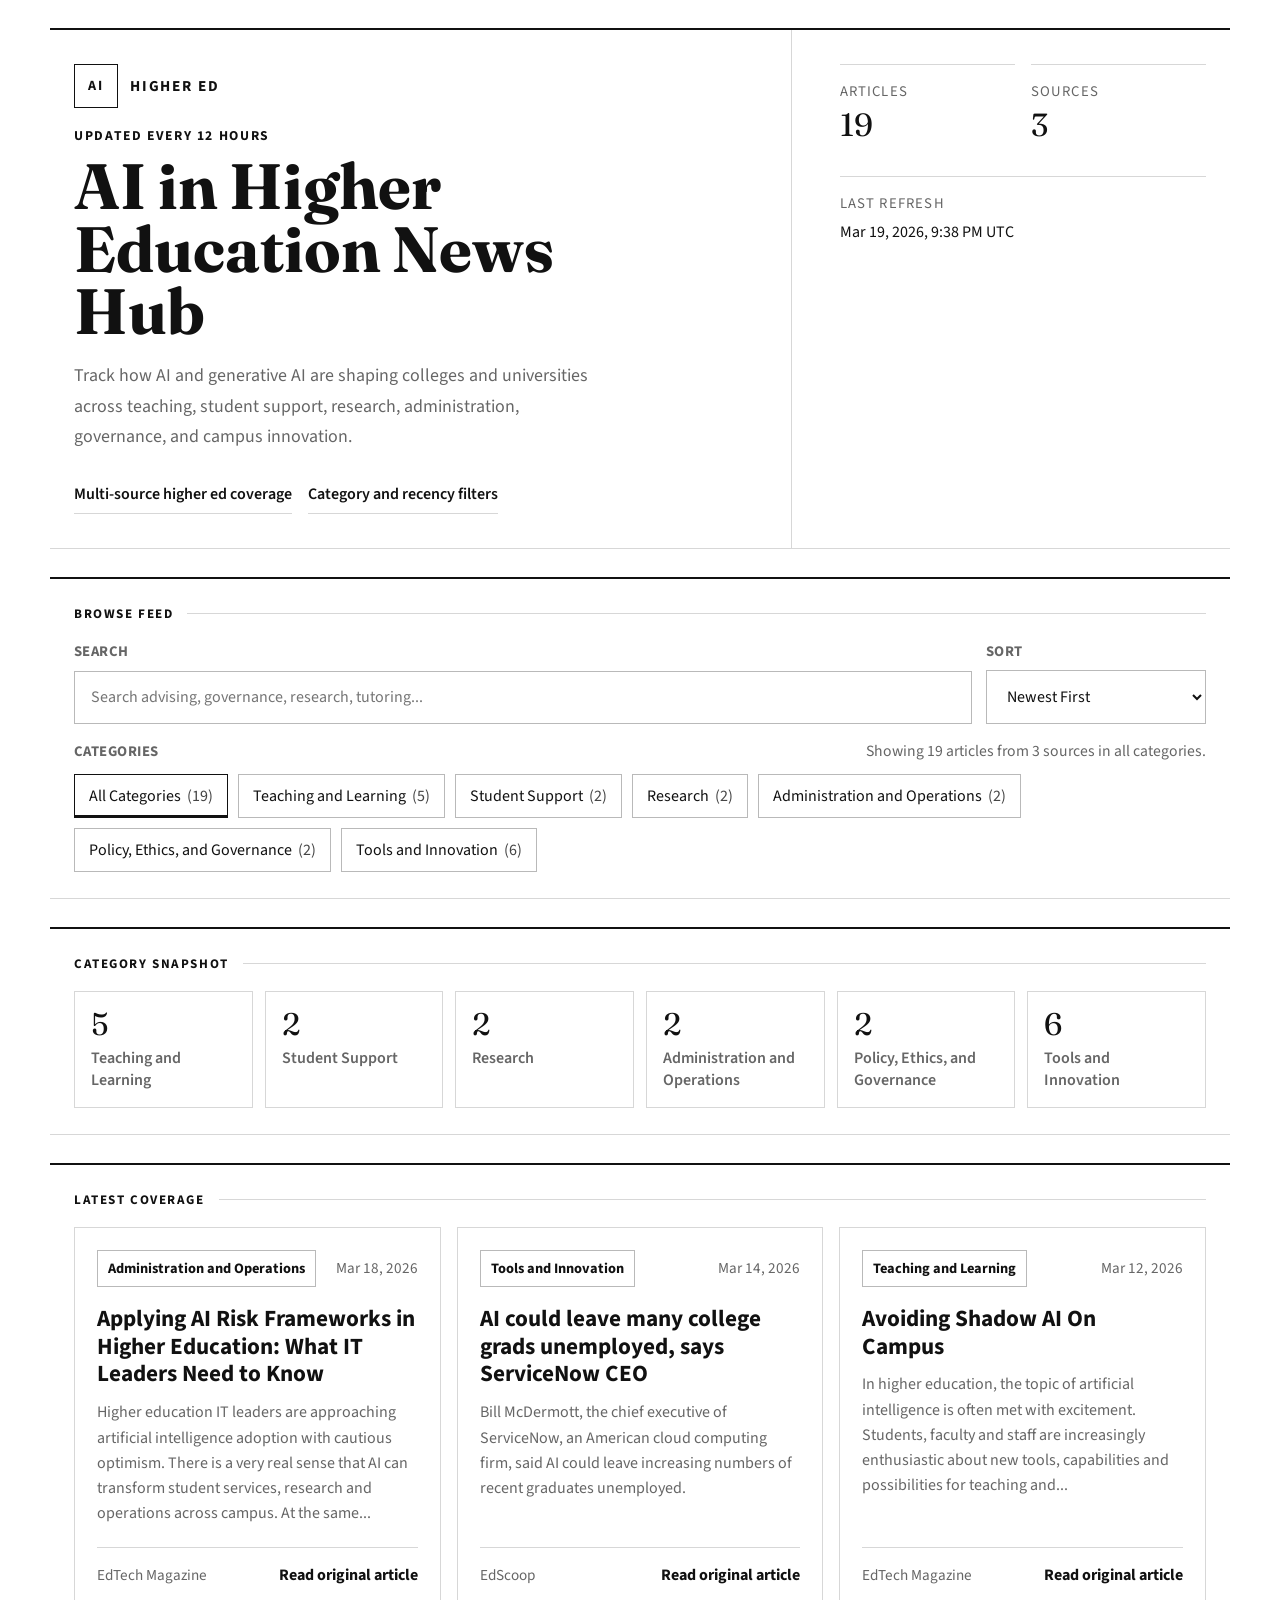
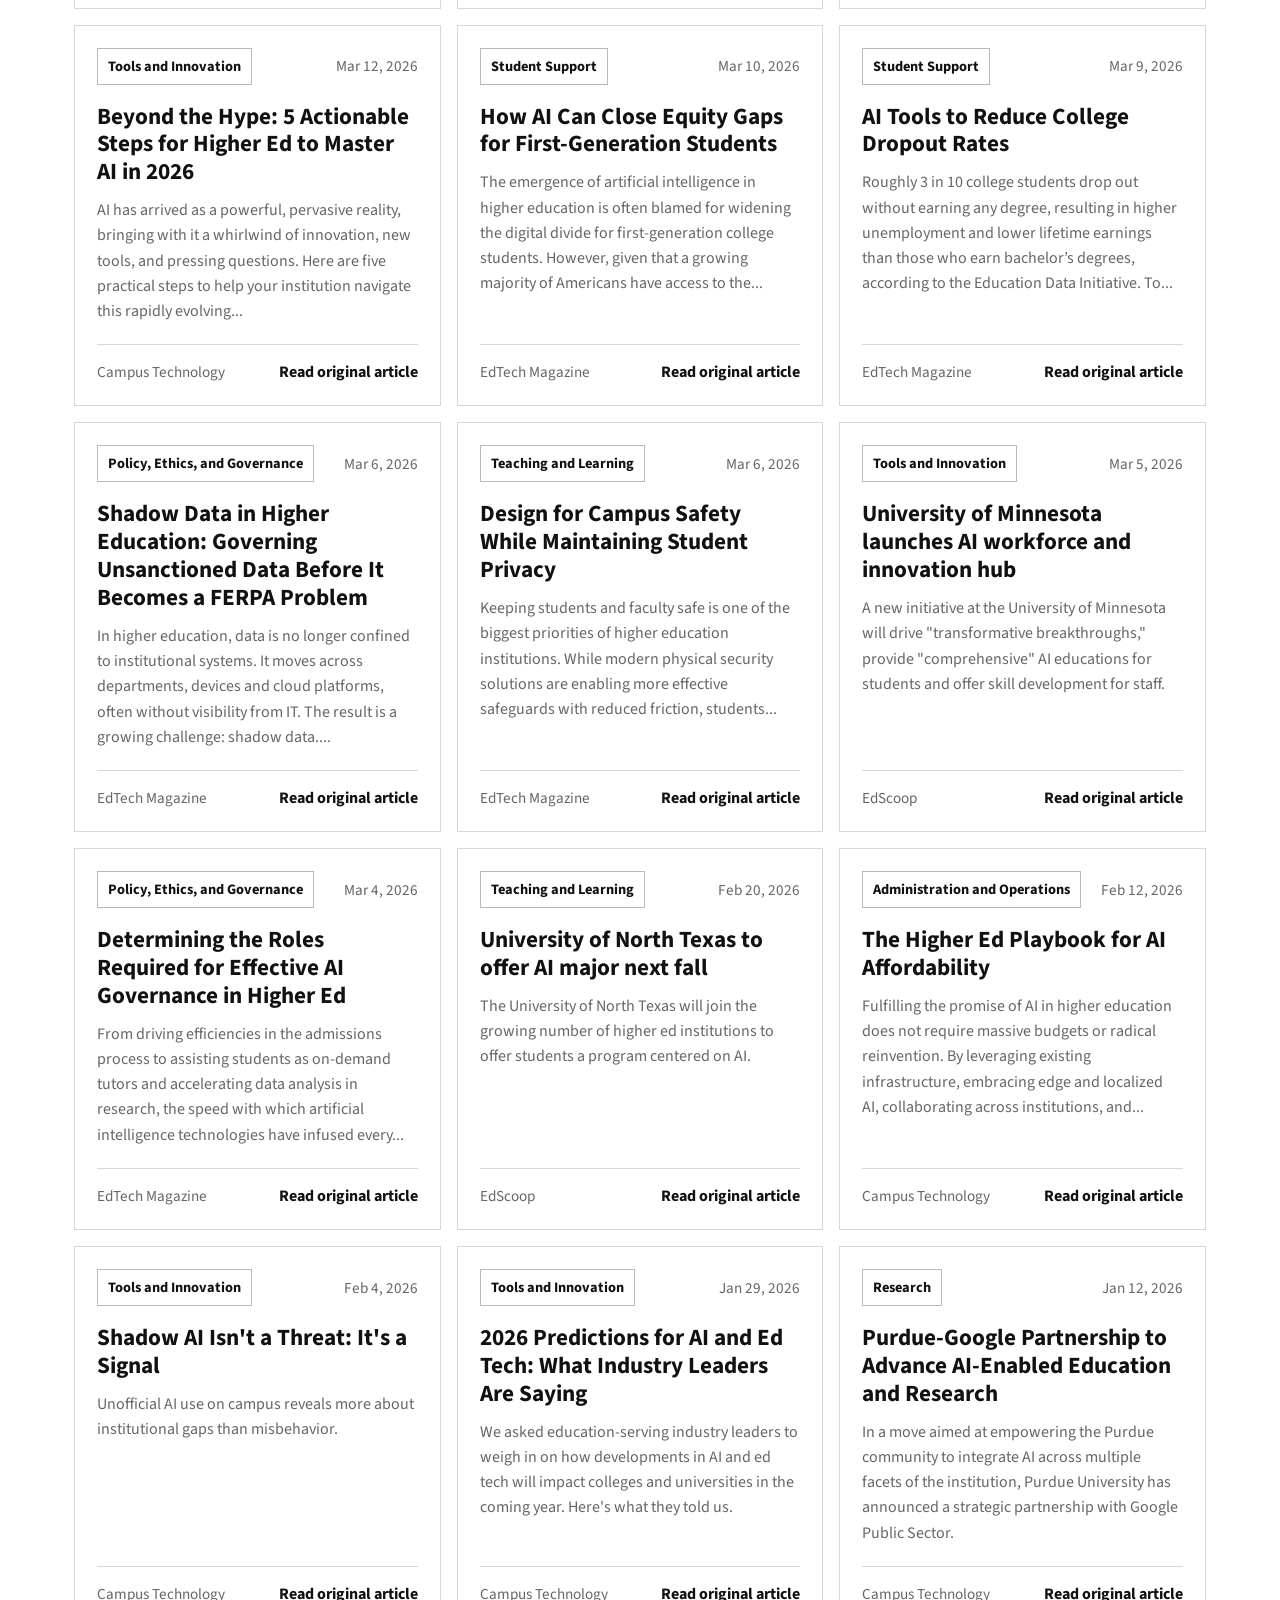
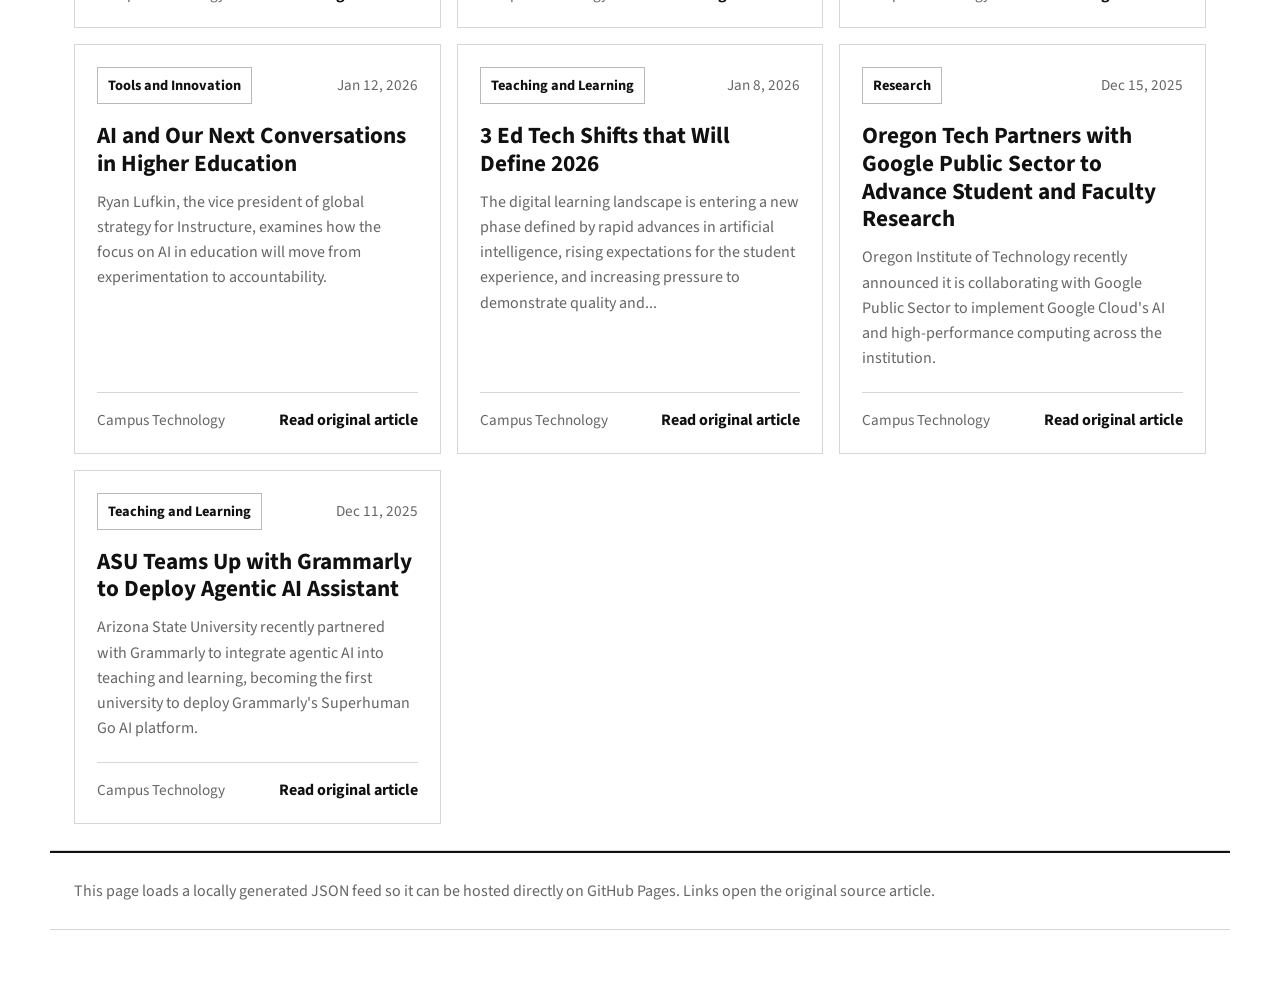
==== index.html @ 2234fb10 "Add files via upload" ====
<!DOCTYPE html>
<html lang="en">
  <head>
    <meta charset="UTF-8" />
    <meta name="viewport" content="width=device-width, initial-scale=1.0" />
    <title>AI in Higher Education News Hub</title>
    <meta
      name="description"
      content="A one-page news hub tracking how AI and generative AI are reshaping higher education across teaching, student support, research, operations, policy, and innovation."
    />
    <link rel="preconnect" href="https://fonts.googleapis.com" />
    <link rel="preconnect" href="https://fonts.gstatic.com" crossorigin />
    <link
      href="https://fonts.googleapis.com/css2?family=Fraunces:opsz,wght@9..144,500;9..144,600;9..144,700&family=Source+Sans+3:wght@400;500;600;700&display=swap"
      rel="stylesheet"
    />
    <link rel="stylesheet" href="styles.css" />
    <script src="app.js" defer></script>
  </head>
  <body>
    <div class="page-shell">
      <header class="hero section">
        <section class="hero__panel">
          <div class="hero__brand" aria-label="AI in Higher Education News Hub">
            <span class="hero__logo-mark">AI</span>
            <span class="hero__brand-name">Higher Ed</span>
          </div>
          <p class="eyebrow">Updated Every 12 Hours</p>
          <h1>AI in Higher Education News Hub</h1>
          <p class="hero__lede">
            Track how AI and generative AI are shaping colleges and universities
            across teaching, student support, research, administration,
            governance, and campus innovation.
          </p>
          <div class="hero__notes">
            <span>Multi-source higher ed coverage</span>
            <span>Category and recency filters</span>
          </div>
        </section>

        <aside class="hero__stats" aria-label="Feed overview">
          <div class="stat-card">
            <p class="stat-card__label">Articles</p>
            <p class="stat-card__value" id="article-count">--</p>
          </div>
          <div class="stat-card">
            <p class="stat-card__label">Sources</p>
            <p class="stat-card__value" id="source-count">--</p>
          </div>
          <div class="stat-card stat-card--wide">
            <p class="stat-card__label">Last Refresh</p>
            <p class="stat-card__value stat-card__value--small" id="last-updated">
              Loading latest feed...
            </p>
          </div>
        </aside>
      </header>

      <main>
        <section class="controls section" aria-label="Browse controls">
          <div class="section-heading">
            <p>Browse Feed</p>
          </div>
          <div class="controls__row">
            <label class="field field--search" for="search-input">
              <span class="field__label">Search</span>
              <input
                id="search-input"
                type="search"
                placeholder="Search advising, governance, research, tutoring..."
              />
            </label>

            <label class="field field--sort" for="sort-select">
              <span class="field__label">Sort</span>
              <select id="sort-select">
                <option value="newest">Newest First</option>
                <option value="oldest">Oldest First</option>
                <option value="source">Source A-Z</option>
                <option value="headline">Headline A-Z</option>
              </select>
            </label>
          </div>

          <div class="filters">
            <div class="filters__header">
              <p class="filters__title">Categories</p>
              <p class="filters__summary" id="results-summary">
                Loading the latest higher ed AI coverage...
              </p>
            </div>
            <div class="chip-group" id="category-filters"></div>
          </div>
        </section>

        <section class="overview section" aria-label="Category overview">
          <div class="section-heading">
            <p>Category Snapshot</p>
          </div>
          <div class="overview__grid" id="category-overview"></div>
        </section>

        <section class="feed section" aria-label="News feed">
          <div class="section-heading">
            <p>Latest Coverage</p>
          </div>
          <div class="news-grid" id="news-grid"></div>
          <div class="empty-state" id="empty-state" hidden>
            <h2>No matching articles</h2>
            <p>
              Adjust the category filter or search terms to widen the current
              view.
            </p>
          </div>
        </section>
      </main>

      <footer class="footer section">
        <p>
          This page loads a locally generated JSON feed so it can be hosted
          directly on GitHub Pages. Links open the original source article.
        </p>
      </footer>
    </div>

    <template id="news-card-template">
      <article class="news-card">
        <div class="news-card__top">
          <p class="news-card__category"></p>
          <p class="news-card__date"></p>
        </div>
        <h2 class="news-card__headline">
          <a class="news-card__headline-link" target="_blank" rel="noreferrer"></a>
        </h2>
        <p class="news-card__summary"></p>
        <div class="news-card__meta">
          <p class="news-card__source"></p>
          <a class="news-card__link" target="_blank" rel="noreferrer">
            Read original article
          </a>
        </div>
      </article>
    </template>
  </body>
</html>
---- styles.css ----
:root {
  --bg: #ffffff;
  --surface: #ffffff;
  --ink: #111111;
  --muted: #666666;
  --border: #d7d7d7;
  --border-strong: #b9b9b9;
  --border-dark: #111111;
  --font-display: "Fraunces", Georgia, serif;
  --font-body: "Source Sans 3", "Segoe UI", sans-serif;
}

*,
*::before,
*::after {
  box-sizing: border-box;
}

html {
  scroll-behavior: smooth;
}

body {
  margin: 0;
  min-height: 100vh;
  background: var(--bg);
  color: var(--ink);
  font-family: var(--font-body);
}

a {
  color: inherit;
}

button,
input,
select {
  font: inherit;
}

.page-shell {
  width: min(1180px, calc(100% - 32px));
  margin: 0 auto;
  padding: 28px 0 64px;
}

.section {
  background: var(--surface);
  border-top: 2px solid var(--border-dark);
  border-bottom: 1px solid var(--border);
}

.hero {
  display: grid;
  grid-template-columns: minmax(0, 1.7fr) minmax(280px, 0.95fr);
  gap: 24px;
  margin-bottom: 28px;
}

.hero__panel {
  padding: 34px 24px;
  border-right: 1px solid var(--border);
}

.hero__stats {
  padding: 34px 24px;
  display: grid;
  grid-template-columns: repeat(2, minmax(0, 1fr));
  gap: 16px;
  align-content: start;
}

.hero__brand {
  display: inline-flex;
  align-items: center;
  gap: 12px;
  margin-bottom: 18px;
}

.hero__logo-mark {
  display: inline-flex;
  align-items: center;
  justify-content: center;
  min-width: 44px;
  min-height: 44px;
  border: 1.5px solid var(--border-dark);
  font-size: 0.88rem;
  font-weight: 700;
  letter-spacing: 0.12em;
  text-transform: uppercase;
}

.hero__brand-name {
  font-size: 0.95rem;
  font-weight: 700;
  letter-spacing: 0.12em;
  text-transform: uppercase;
}

.eyebrow {
  margin: 0 0 10px;
  color: var(--ink);
  font-size: 0.85rem;
  font-weight: 700;
  letter-spacing: 0.12em;
  text-transform: uppercase;
}

.hero h1 {
  margin: 0;
  max-width: 12ch;
  font-family: var(--font-display);
  font-size: clamp(2.6rem, 5vw, 4.5rem);
  line-height: 0.98;
}

.hero__lede {
  max-width: 60ch;
  margin: 18px 0 22px;
  font-size: 1.12rem;
  line-height: 1.7;
  color: var(--muted);
}

.hero__notes {
  display: flex;
  flex-wrap: wrap;
  gap: 16px;
}

.hero__notes span {
  padding: 8px 0;
  border-bottom: 1px solid var(--border);
  font-weight: 600;
}

.stat-card {
  padding: 16px 0 18px;
  border-top: 1px solid var(--border);
}

.stat-card--wide {
  grid-column: 1 / -1;
}

.stat-card__label {
  margin: 0 0 6px;
  color: var(--muted);
  font-size: 0.92rem;
  text-transform: uppercase;
  letter-spacing: 0.08em;
}

.stat-card__value {
  margin: 0;
  font-family: var(--font-display);
  font-size: 2rem;
  line-height: 1.05;
}

.stat-card__value--small {
  font-family: var(--font-body);
  font-size: 1rem;
  line-height: 1.5;
}

.section-heading {
  display: flex;
  align-items: center;
  margin-bottom: 18px;
}

.section-heading::after {
  content: "";
  flex: 1;
  border-top: 1px solid var(--border);
  margin-left: 14px;
}

.section-heading p {
  margin: 0;
  color: var(--ink);
  font-size: 0.82rem;
  font-weight: 700;
  letter-spacing: 0.12em;
  text-transform: uppercase;
}

.controls,
.overview,
.feed,
.footer {
  padding: 26px 24px;
}

.controls {
  position: sticky;
  top: 14px;
  z-index: 10;
  margin-bottom: 28px;
}

.controls__row {
  display: grid;
  grid-template-columns: minmax(0, 1fr) 220px;
  gap: 14px;
  margin-bottom: 16px;
}

.field {
  display: grid;
  gap: 8px;
}

.field__label,
.filters__title {
  margin: 0;
  color: var(--muted);
  font-size: 0.92rem;
  font-weight: 700;
  letter-spacing: 0.03em;
  text-transform: uppercase;
}

.field input,
.field select {
  width: 100%;
  padding: 14px 16px;
  border: 1px solid var(--border-strong);
  border-radius: 0;
  background: #ffffff;
  color: var(--ink);
  transition: border-color 0.18s ease, box-shadow 0.18s ease;
}

.field input:focus,
.field select:focus,
.chip:focus-visible,
.news-card__headline-link:focus-visible,
.news-card__link:focus-visible {
  outline: none;
  border-color: var(--border-dark);
  box-shadow: 0 0 0 3px rgba(17, 17, 17, 0.08);
}

.filters {
  display: grid;
  gap: 12px;
}

.filters__header {
  display: flex;
  justify-content: space-between;
  align-items: baseline;
  gap: 12px;
  flex-wrap: wrap;
}

.filters__summary {
  margin: 0;
  color: var(--muted);
  font-size: 0.98rem;
}

.chip-group {
  display: flex;
  flex-wrap: wrap;
  gap: 10px;
}

.chip {
  border: 1px solid var(--border-strong);
  border-radius: 0;
  background: #ffffff;
  color: var(--ink);
  padding: 10px 14px;
  cursor: pointer;
  transition: border-color 0.18s ease, box-shadow 0.18s ease;
}

.chip.is-active {
  border-color: var(--border-dark);
  box-shadow: inset 0 -2px 0 var(--border-dark);
}

.chip__count {
  margin-left: 6px;
  color: inherit;
  opacity: 0.78;
}

.overview {
  margin-bottom: 28px;
}

.overview__grid {
  display: grid;
  grid-template-columns: repeat(auto-fit, minmax(160px, 1fr));
  gap: 12px;
}

.overview-card {
  padding: 16px;
  background: #ffffff;
  border: 1px solid var(--border);
}

.overview-card__count {
  margin: 0 0 8px;
  font-family: var(--font-display);
  font-size: 1.95rem;
  line-height: 1;
}

.overview-card__label {
  margin: 0;
  color: var(--muted);
  font-weight: 600;
}

.news-grid {
  display: grid;
  grid-template-columns: repeat(auto-fit, minmax(290px, 1fr));
  gap: 16px;
}

.news-card {
  display: flex;
  flex-direction: column;
  min-height: 100%;
  padding: 22px;
  background: #ffffff;
  border: 1px solid var(--border);
}

.news-card__top,
.news-card__meta {
  display: flex;
  justify-content: space-between;
  gap: 10px;
  align-items: center;
  flex-wrap: wrap;
}

.news-card__category,
.news-card__date,
.news-card__source {
  margin: 0;
}

.news-card__category {
  padding: 7px 10px;
  border: 1px solid var(--border-strong);
  background: #ffffff;
  color: var(--ink);
  font-size: 0.9rem;
  font-weight: 700;
}

.news-card__date,
.news-card__source {
  color: var(--muted);
  font-size: 0.95rem;
}

.news-card__headline {
  margin: 18px 0 12px;
  font-size: 1.45rem;
  line-height: 1.2;
}

.news-card__headline-link {
  text-decoration: none;
}

.news-card__headline-link:hover {
  text-decoration: underline;
  text-decoration-color: var(--border-dark);
  text-underline-offset: 0.18em;
}

.news-card__summary {
  margin: 0 0 20px;
  color: var(--muted);
  font-size: 1rem;
  line-height: 1.58;
  flex: 1;
}

mark {
  background: transparent;
  color: inherit;
  padding: 0;
  text-decoration: underline;
  text-decoration-thickness: 2px;
  text-decoration-color: var(--border-dark);
}

.news-card__meta {
  padding-top: 16px;
  border-top: 1px solid var(--border);
}

.news-card__link {
  color: var(--ink);
  font-weight: 700;
  text-decoration: none;
}

.news-card__link:hover {
  text-decoration: underline;
}

.empty-state {
  margin-top: 18px;
  padding: 36px 22px;
  border: 1px dashed var(--border-strong);
  background: #ffffff;
  text-align: center;
}

.empty-state h2 {
  margin: 0 0 8px;
  font-family: var(--font-display);
  font-size: 1.8rem;
}

.empty-state p,
.footer p {
  margin: 0;
  color: var(--muted);
  line-height: 1.55;
}

@media (max-width: 960px) {
  .hero {
    grid-template-columns: 1fr;
  }

  .hero__panel {
    border-right: 0;
    border-bottom: 1px solid var(--border);
  }

  .hero__stats {
    grid-template-columns: repeat(3, minmax(0, 1fr));
  }

  .stat-card--wide {
    grid-column: span 3;
  }
}

@media (max-width: 720px) {
  .page-shell {
    width: min(100% - 20px, 1180px);
    padding: 18px 0 42px;
  }

  .controls {
    position: static;
  }

  .controls__row {
    grid-template-columns: 1fr;
  }

  .hero__stats {
    grid-template-columns: repeat(2, minmax(0, 1fr));
  }

  .stat-card--wide {
    grid-column: span 2;
  }

  .news-grid {
    grid-template-columns: 1fr;
  }
}

@media (prefers-reduced-motion: reduce) {
  html {
    scroll-behavior: auto;
  }

  *,
  *::before,
  *::after {
    animation: none !important;
    transition: none !important;
  }
}
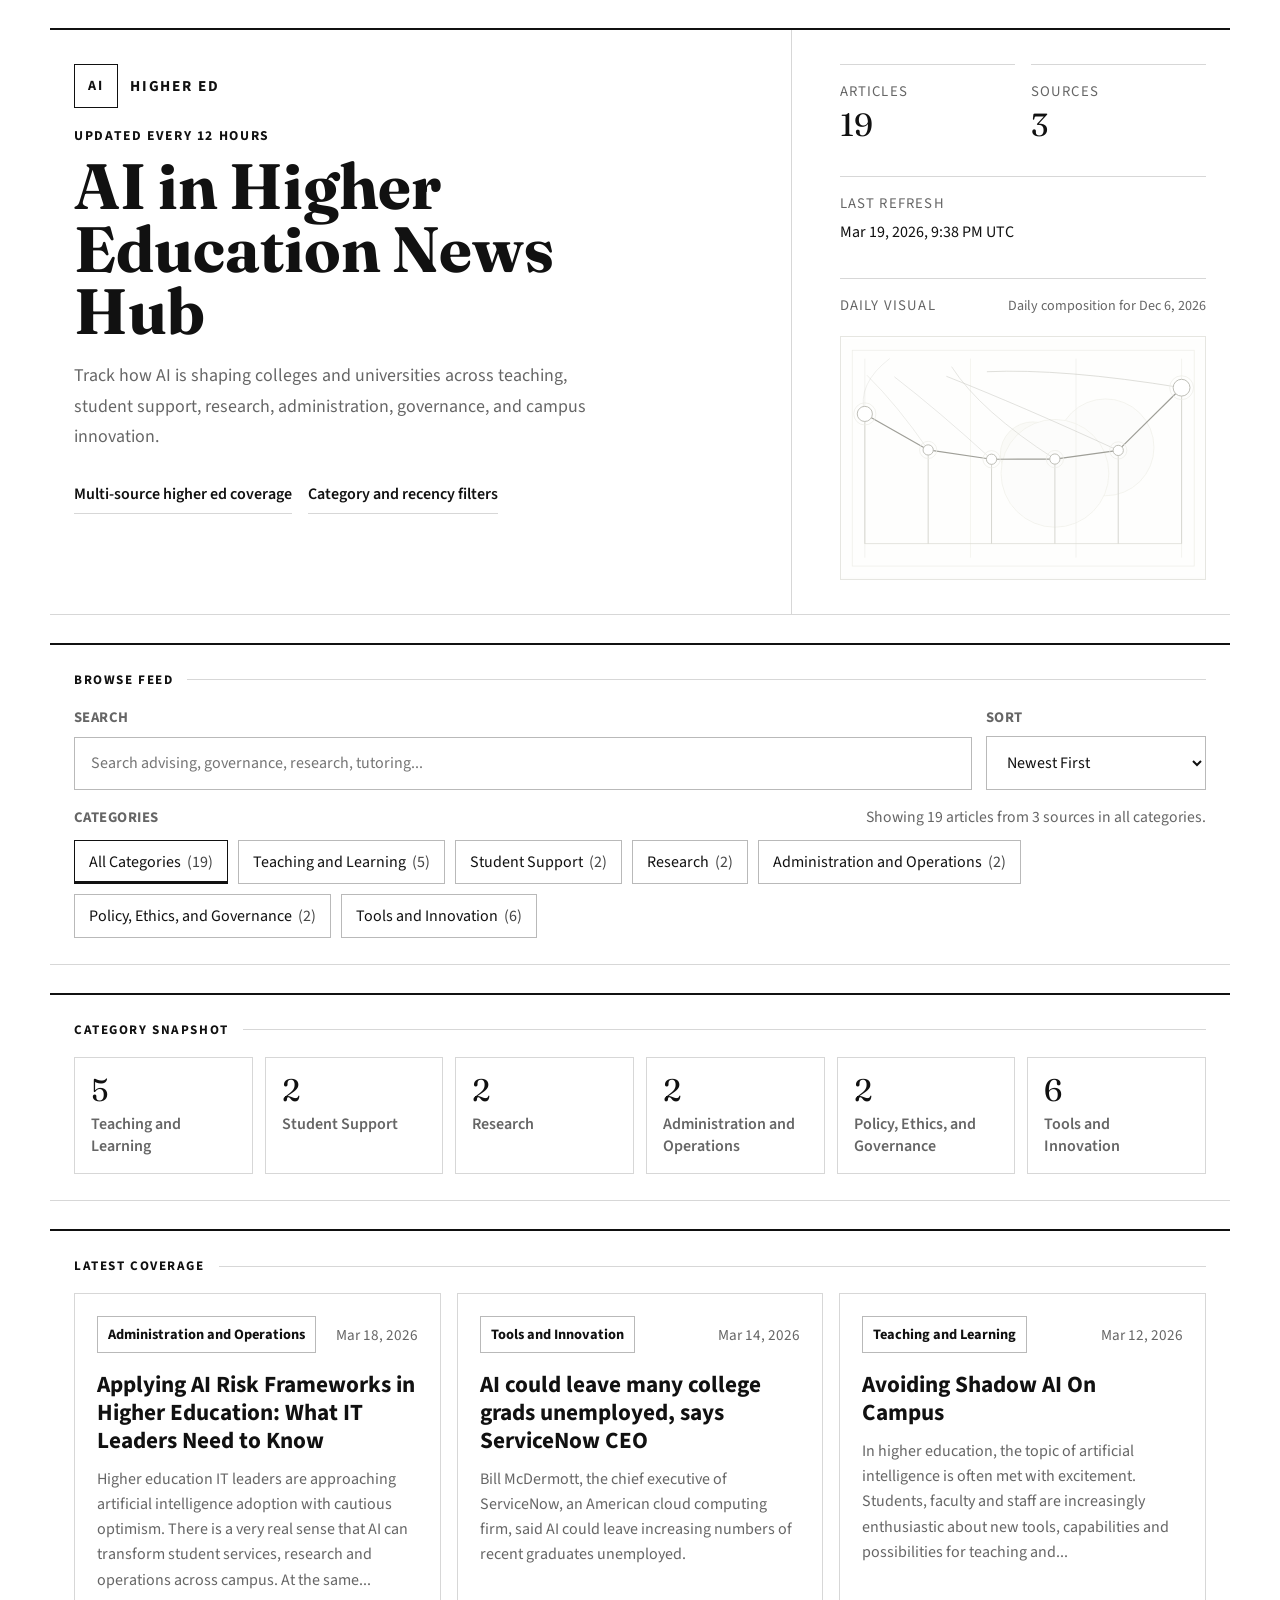
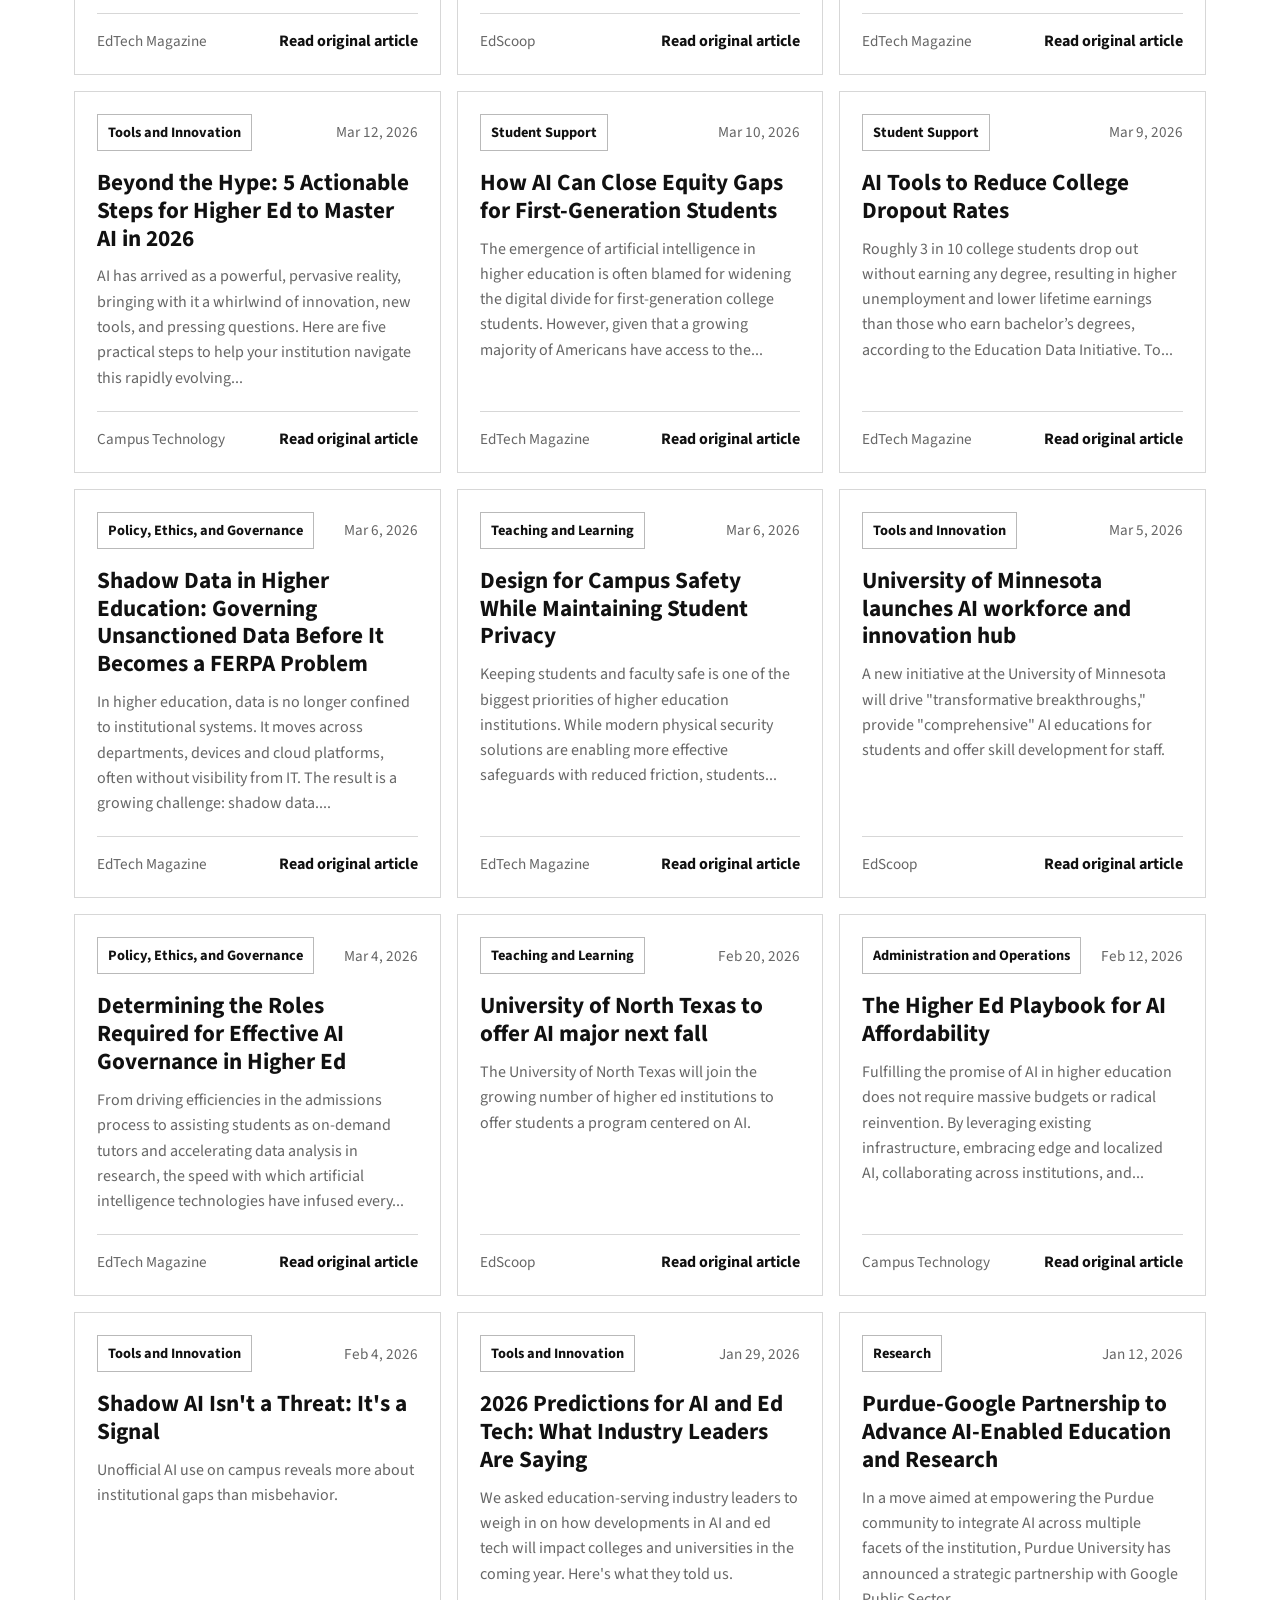
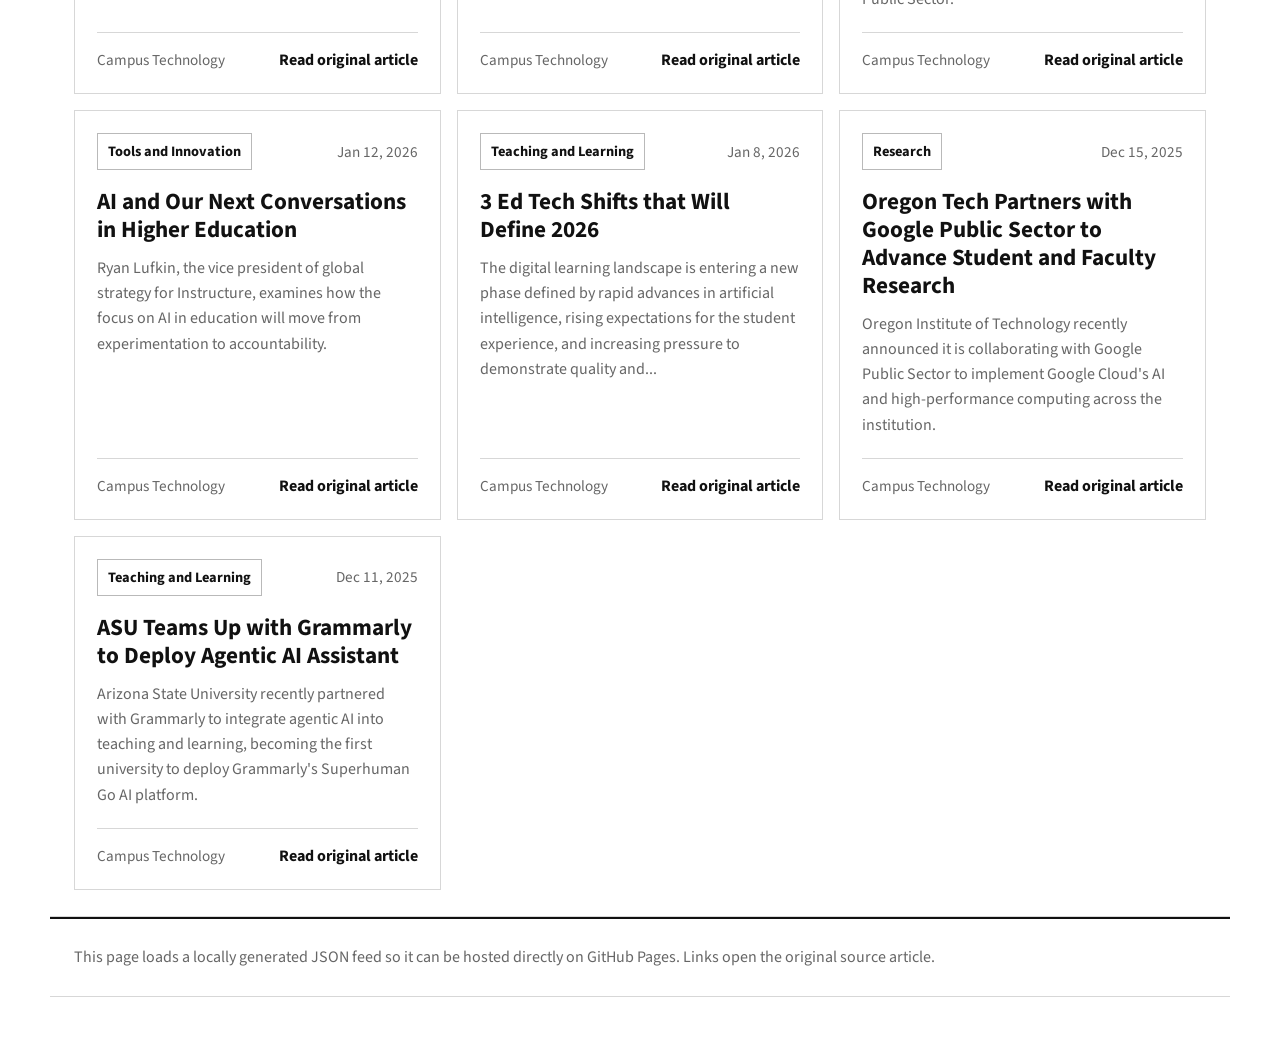
==== commit 7ab5398b: "Add files via upload" ====
--- a/index.html
+++ b/index.html
@@ -28,9 +28,9 @@
           <p class="eyebrow">Updated Every 12 Hours</p>
           <h1>AI in Higher Education News Hub</h1>
           <p class="hero__lede">
-            Track how AI and generative AI are shaping colleges and universities
-            across teaching, student support, research, administration,
-            governance, and campus innovation.
+            Track how AI is shaping colleges and universities across teaching,
+            student support, research, administration, governance, and campus
+            innovation.
           </p>
           <div class="hero__notes">
             <span>Multi-source higher ed coverage</span>
@@ -52,6 +52,19 @@
             <p class="stat-card__value stat-card__value--small" id="last-updated">
               Loading latest feed...
             </p>
+          </div>
+          <div class="stat-card stat-card--wide stat-card--visual">
+            <div class="daily-visual__header">
+              <p class="stat-card__label">Daily Visual</p>
+              <p class="daily-visual__note" id="daily-visual-note">
+                Updates every 24 hours
+              </p>
+            </div>
+            <div
+              class="daily-visual"
+              id="daily-visual"
+              aria-hidden="true"
+            ></div>
           </div>
         </aside>
       </header>
--- a/styles.css
+++ b/styles.css
@@ -143,6 +143,10 @@
   grid-column: 1 / -1;
 }
 
+.stat-card--visual {
+  padding-bottom: 0;
+}
+
 .stat-card__label {
   margin: 0 0 6px;
   color: var(--muted);
@@ -162,6 +166,36 @@
   font-family: var(--font-body);
   font-size: 1rem;
   line-height: 1.5;
+}
+
+.daily-visual__header {
+  display: flex;
+  align-items: baseline;
+  justify-content: space-between;
+  gap: 12px;
+  flex-wrap: wrap;
+}
+
+.daily-visual__note {
+  margin: 0;
+  color: var(--muted);
+  font-size: 0.88rem;
+  line-height: 1.4;
+}
+
+.daily-visual {
+  margin-top: 14px;
+  border: 1px solid #e6e6e1;
+  background: linear-gradient(180deg, #ffffff 0%, #fcfcfa 100%);
+  aspect-ratio: 1.5 / 1;
+  min-height: 190px;
+  overflow: hidden;
+}
+
+.daily-visual svg {
+  display: block;
+  width: 100%;
+  height: 100%;
 }
 
 .section-heading {
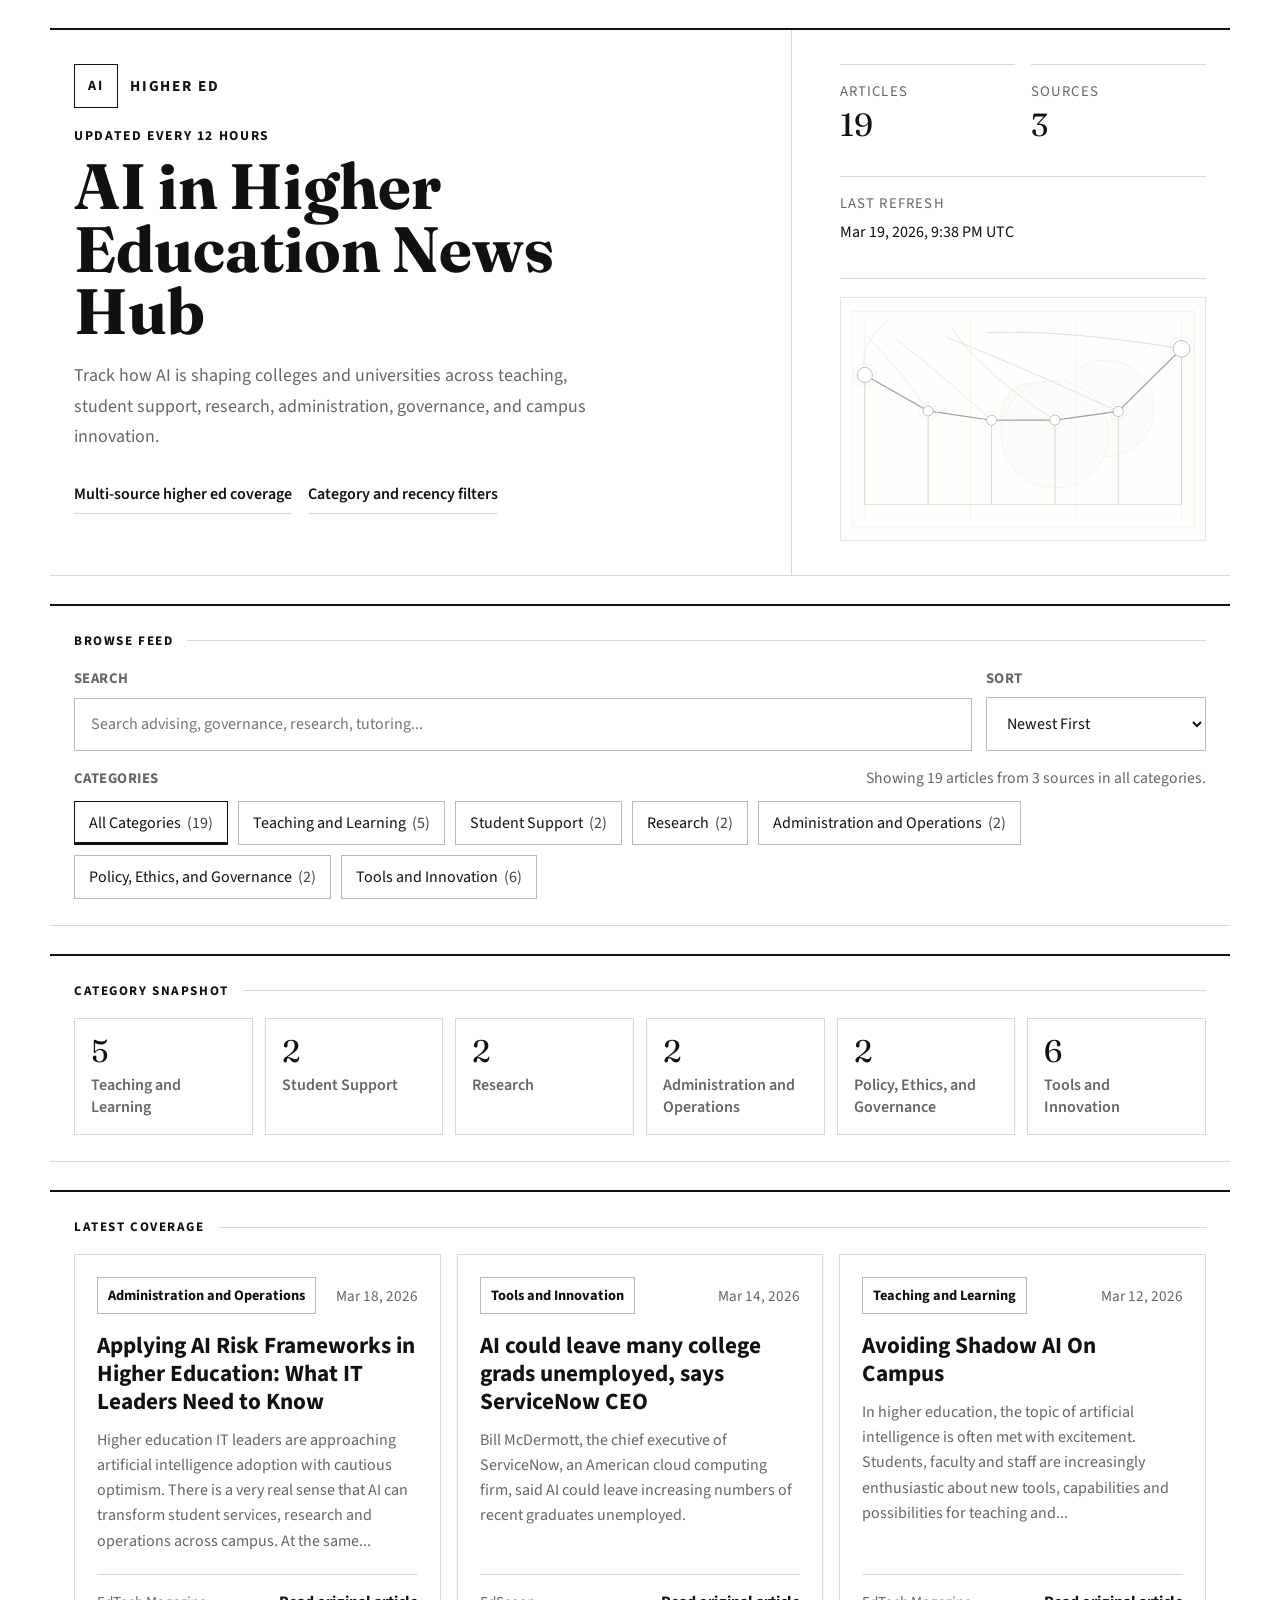
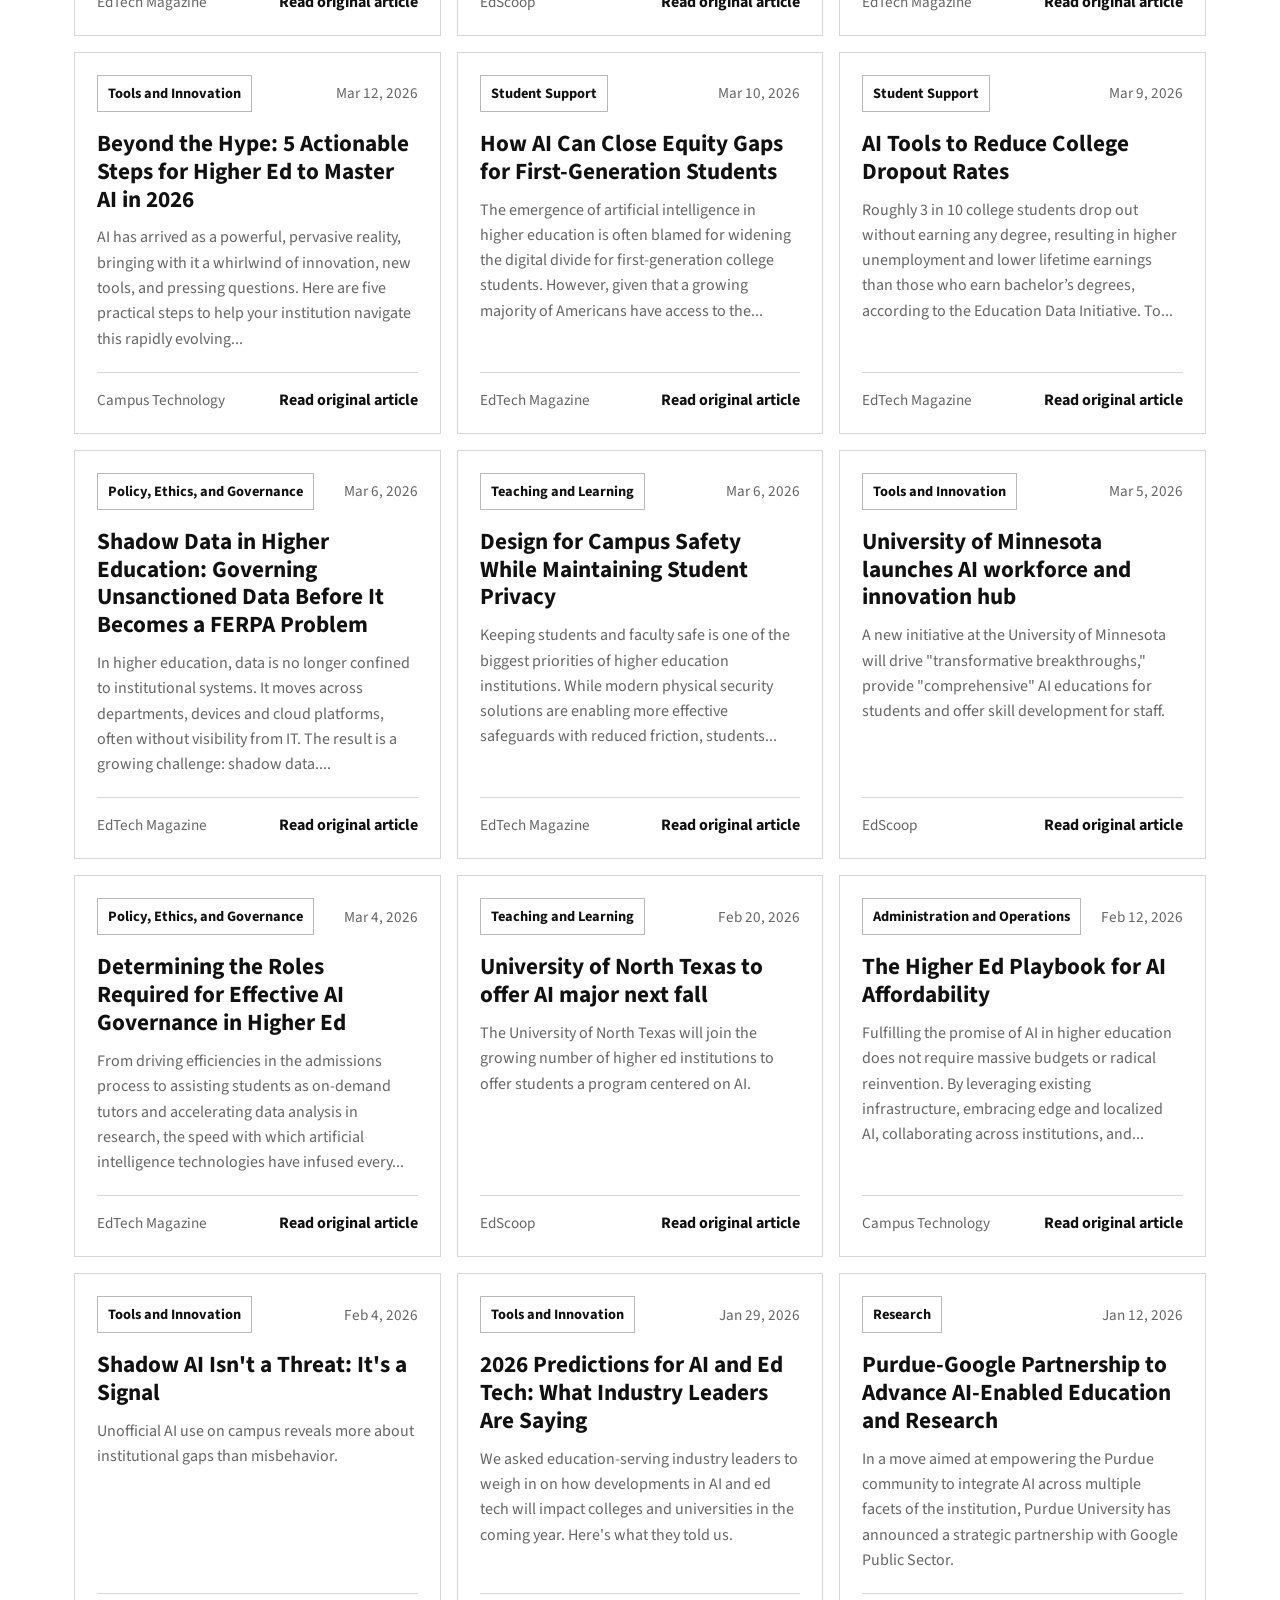
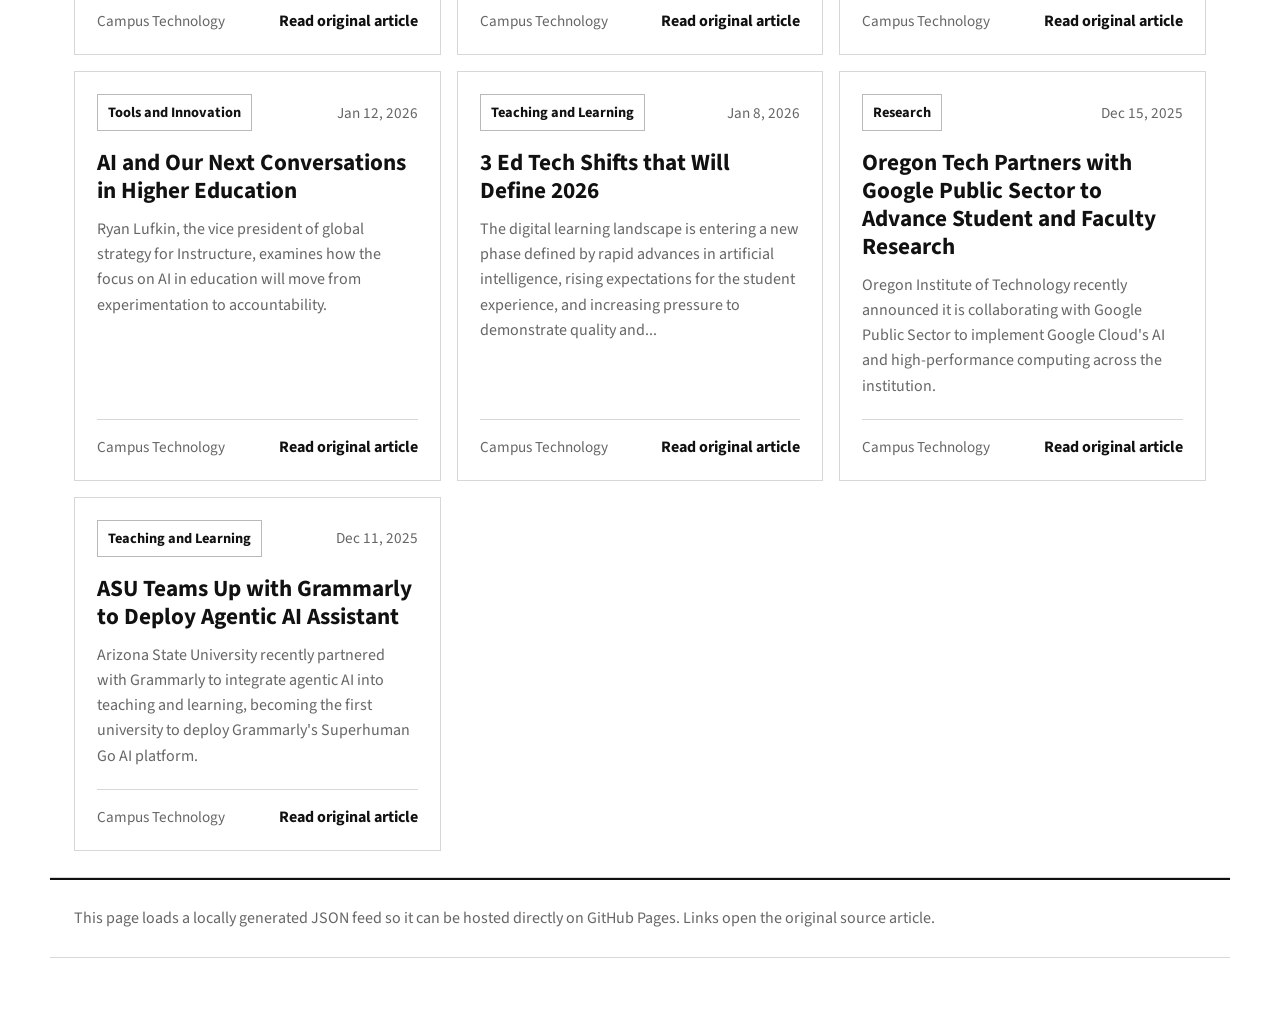
==== commit 8d285945: "Add files via upload" ====
--- a/index.html
+++ b/index.html
@@ -54,16 +54,10 @@
             </p>
           </div>
           <div class="stat-card stat-card--wide stat-card--visual">
-            <div class="daily-visual__header">
-              <p class="stat-card__label">Daily Visual</p>
-              <p class="daily-visual__note" id="daily-visual-note">
-                Updates every 24 hours
-              </p>
-            </div>
             <div
               class="daily-visual"
               id="daily-visual"
-              aria-hidden="true"
+              aria-label="Daily visual"
             ></div>
           </div>
         </aside>
--- a/styles.css
+++ b/styles.css
@@ -144,6 +144,7 @@
 }
 
 .stat-card--visual {
+  padding-top: 18px;
   padding-bottom: 0;
 }
 
@@ -168,23 +169,7 @@
   line-height: 1.5;
 }
 
-.daily-visual__header {
-  display: flex;
-  align-items: baseline;
-  justify-content: space-between;
-  gap: 12px;
-  flex-wrap: wrap;
-}
-
-.daily-visual__note {
-  margin: 0;
-  color: var(--muted);
-  font-size: 0.88rem;
-  line-height: 1.4;
-}
-
 .daily-visual {
-  margin-top: 14px;
   border: 1px solid #e6e6e1;
   background: linear-gradient(180deg, #ffffff 0%, #fcfcfa 100%);
   aspect-ratio: 1.5 / 1;
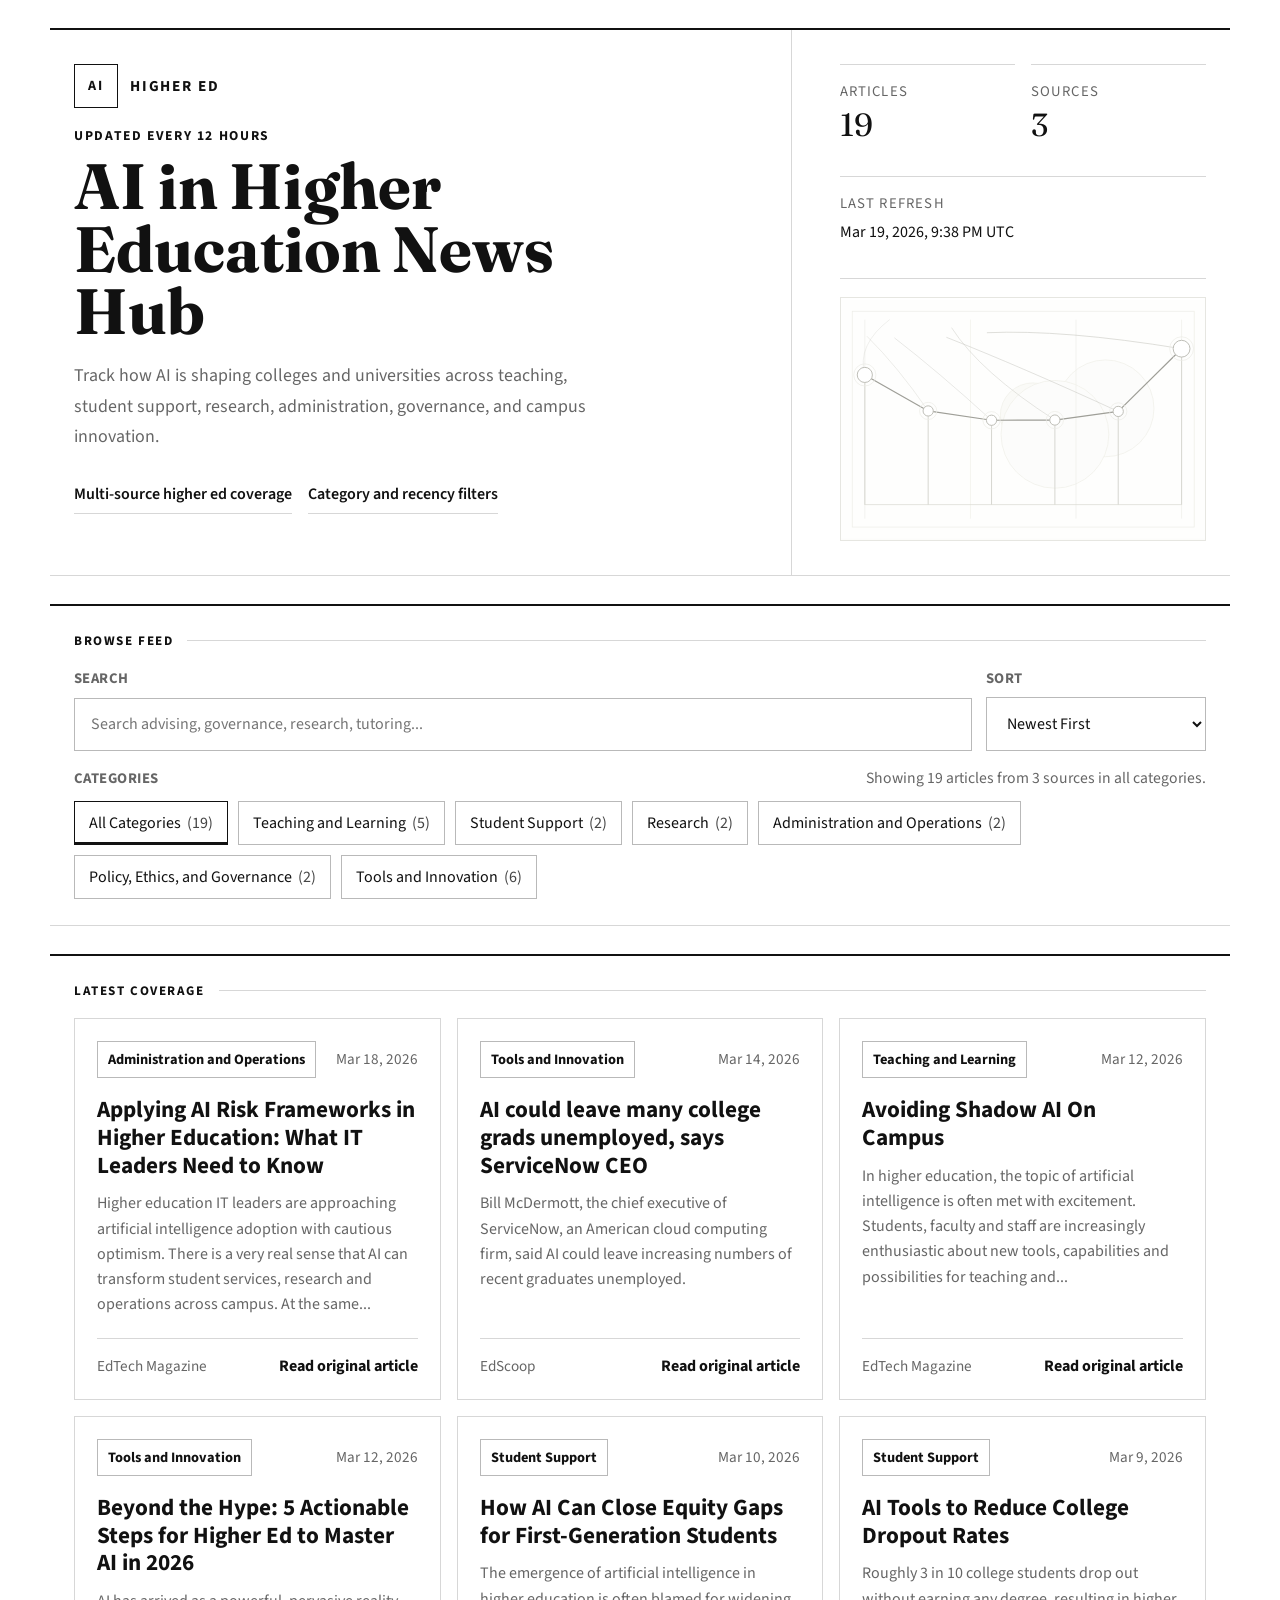
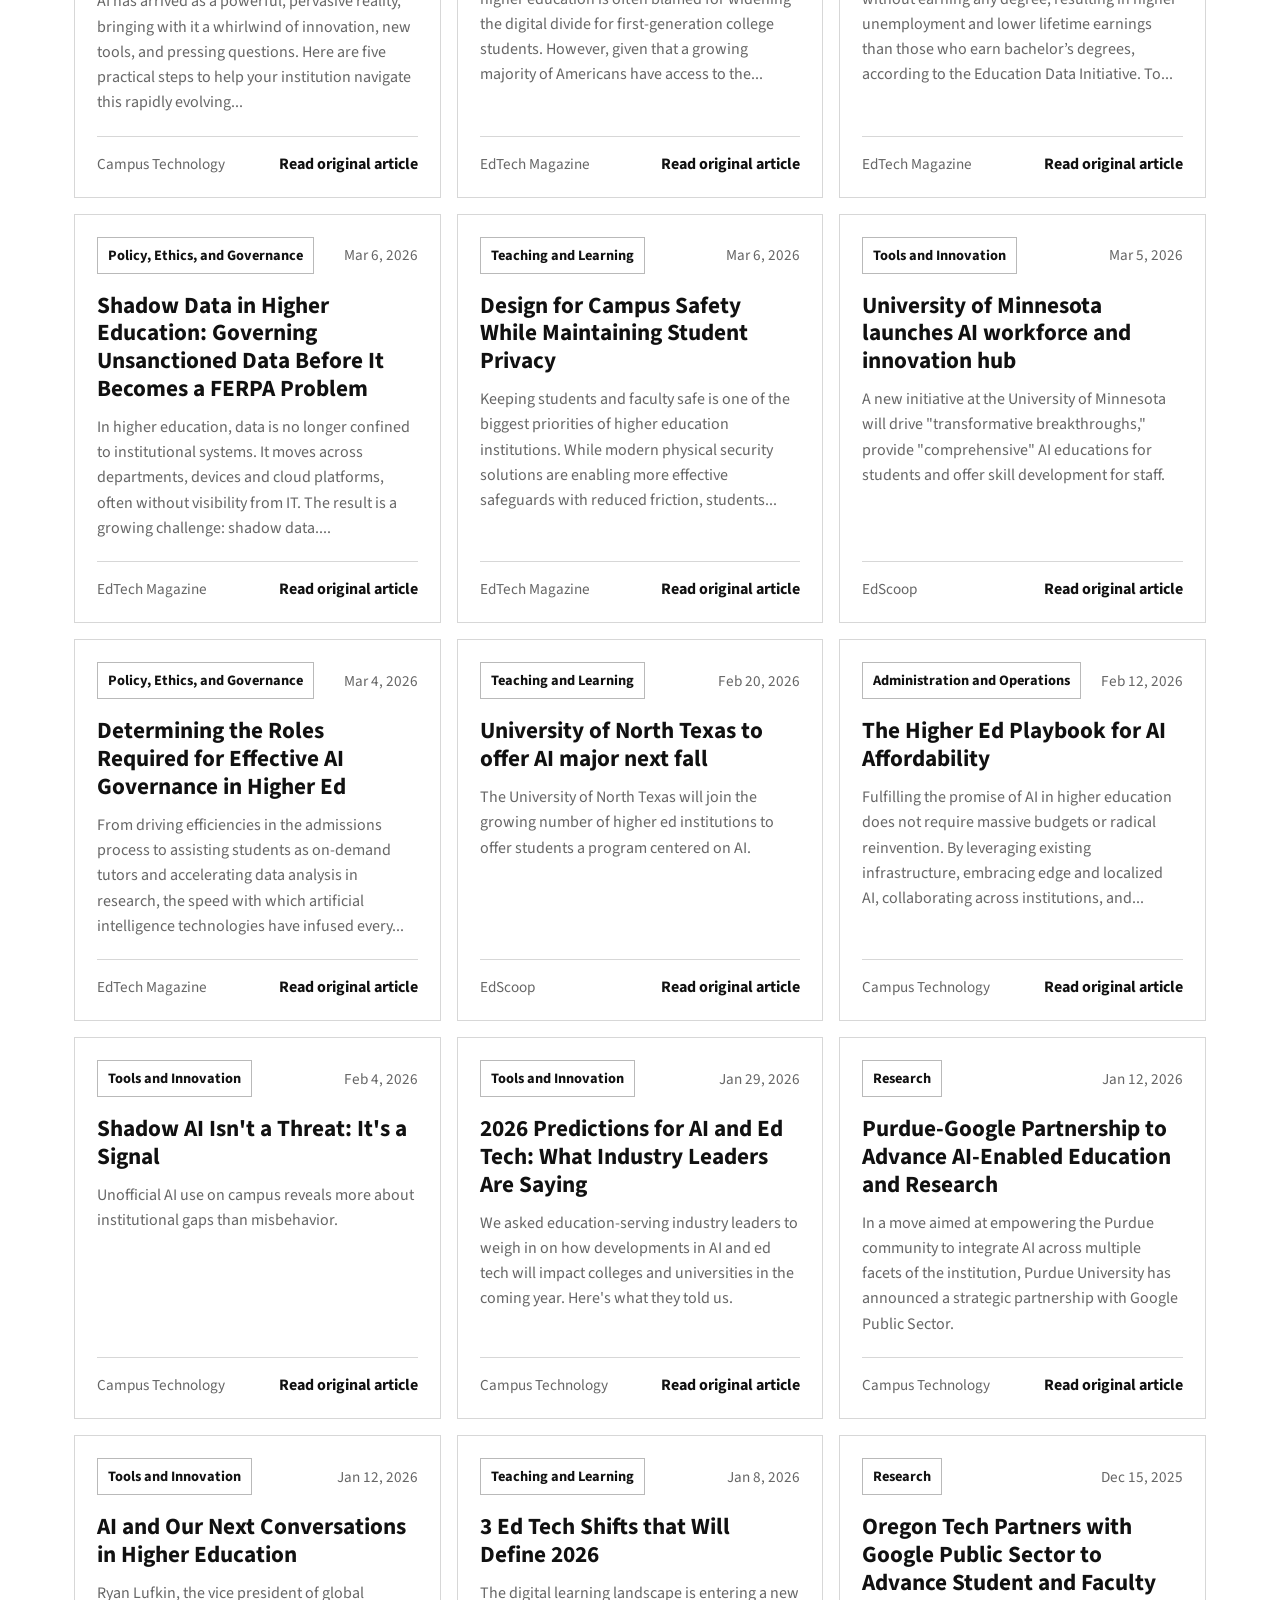
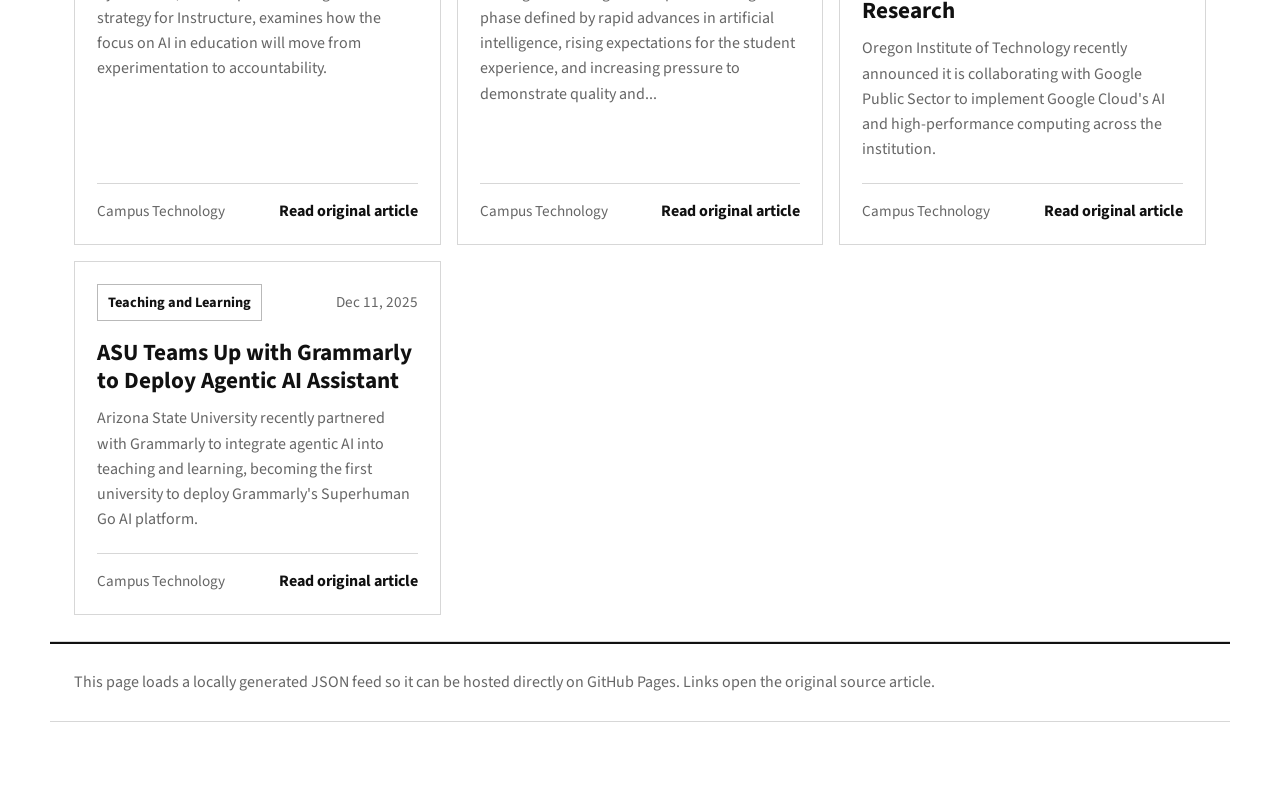
==== commit e02800c4: "Add files via upload" ====
--- a/index.html
+++ b/index.html
@@ -57,7 +57,8 @@
             <div
               class="daily-visual"
               id="daily-visual"
-              aria-label="Daily visual"
+              role="img"
+              aria-label="Today&#39;s visual composition"
             ></div>
           </div>
         </aside>
@@ -98,13 +99,6 @@
             </div>
             <div class="chip-group" id="category-filters"></div>
           </div>
-        </section>
-
-        <section class="overview section" aria-label="Category overview">
-          <div class="section-heading">
-            <p>Category Snapshot</p>
-          </div>
-          <div class="overview__grid" id="category-overview"></div>
         </section>
 
         <section class="feed section" aria-label="News feed">
--- a/styles.css
+++ b/styles.css
@@ -206,7 +206,6 @@
 }
 
 .controls,
-.overview,
 .feed,
 .footer {
   padding: 26px 24px;
@@ -308,35 +307,6 @@
   opacity: 0.78;
 }
 
-.overview {
-  margin-bottom: 28px;
-}
-
-.overview__grid {
-  display: grid;
-  grid-template-columns: repeat(auto-fit, minmax(160px, 1fr));
-  gap: 12px;
-}
-
-.overview-card {
-  padding: 16px;
-  background: #ffffff;
-  border: 1px solid var(--border);
-}
-
-.overview-card__count {
-  margin: 0 0 8px;
-  font-family: var(--font-display);
-  font-size: 1.95rem;
-  line-height: 1;
-}
-
-.overview-card__label {
-  margin: 0;
-  color: var(--muted);
-  font-weight: 600;
-}
-
 .news-grid {
   display: grid;
   grid-template-columns: repeat(auto-fit, minmax(290px, 1fr));
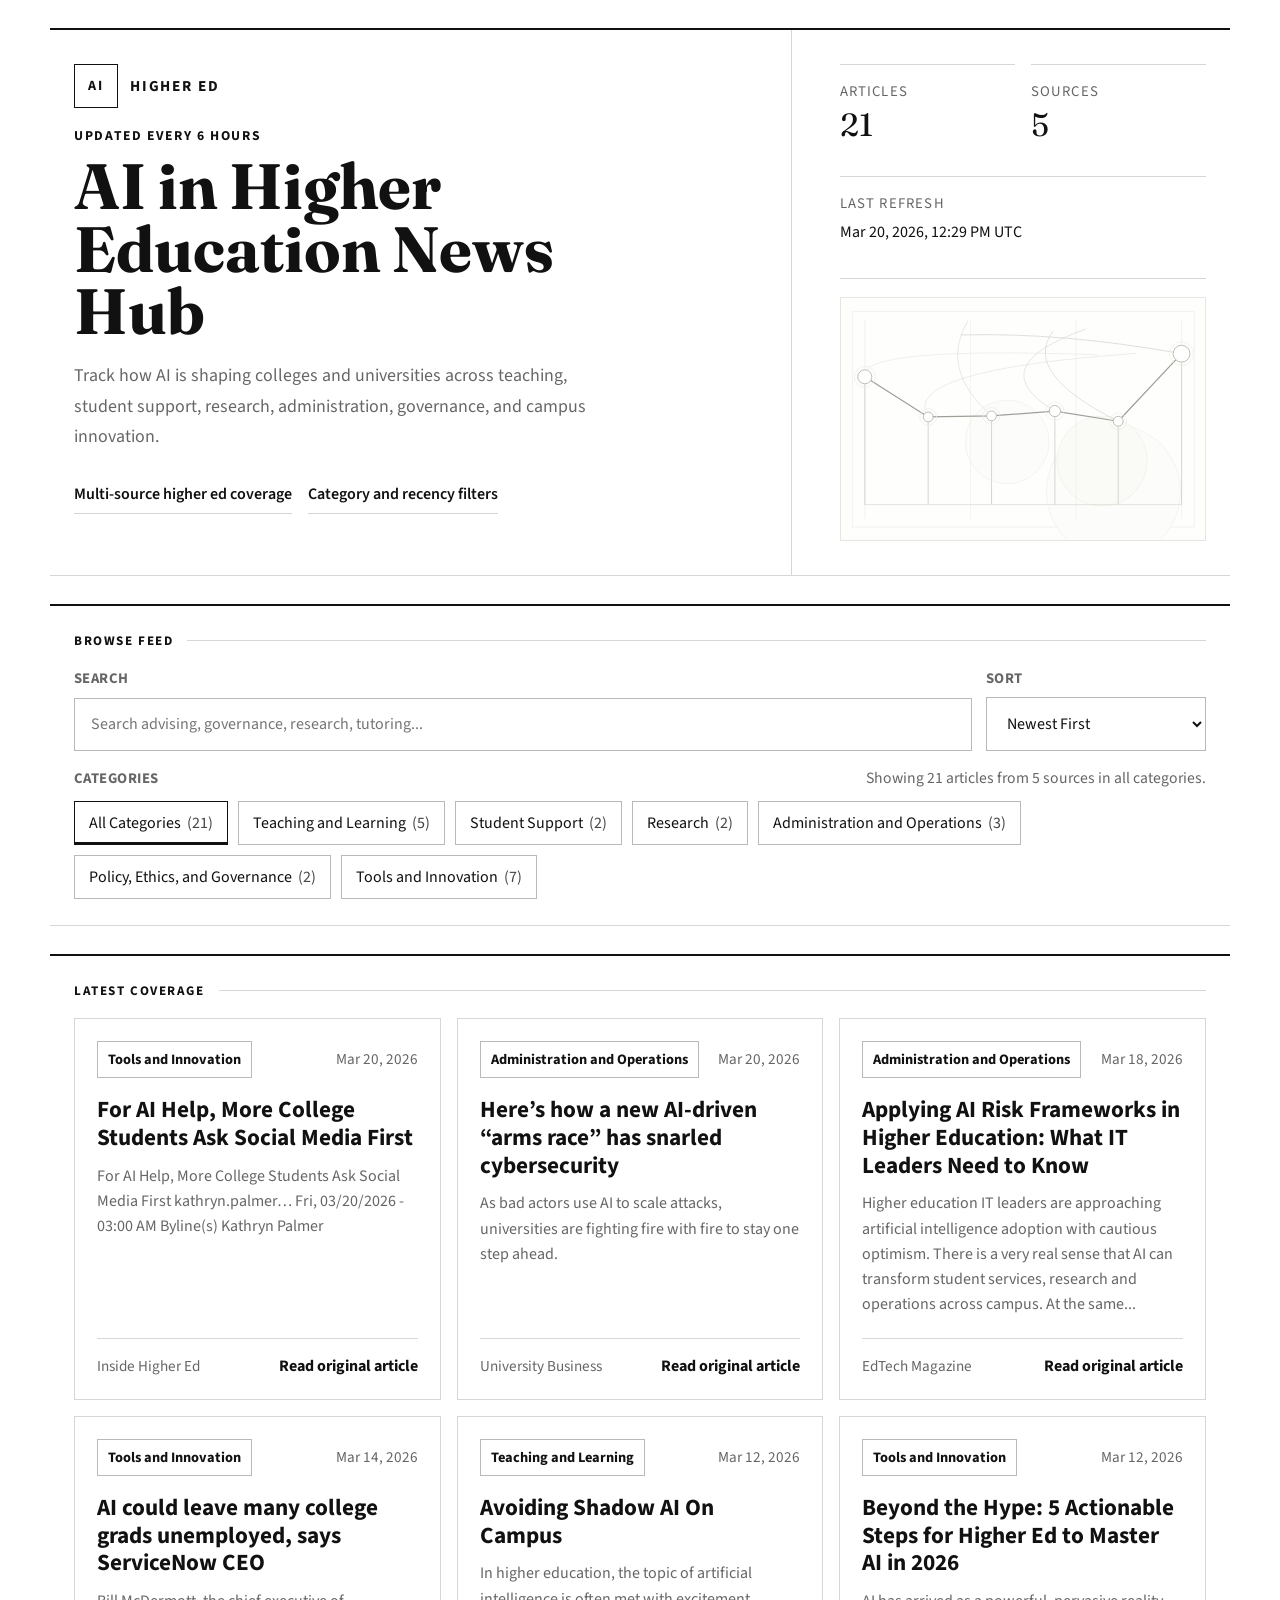
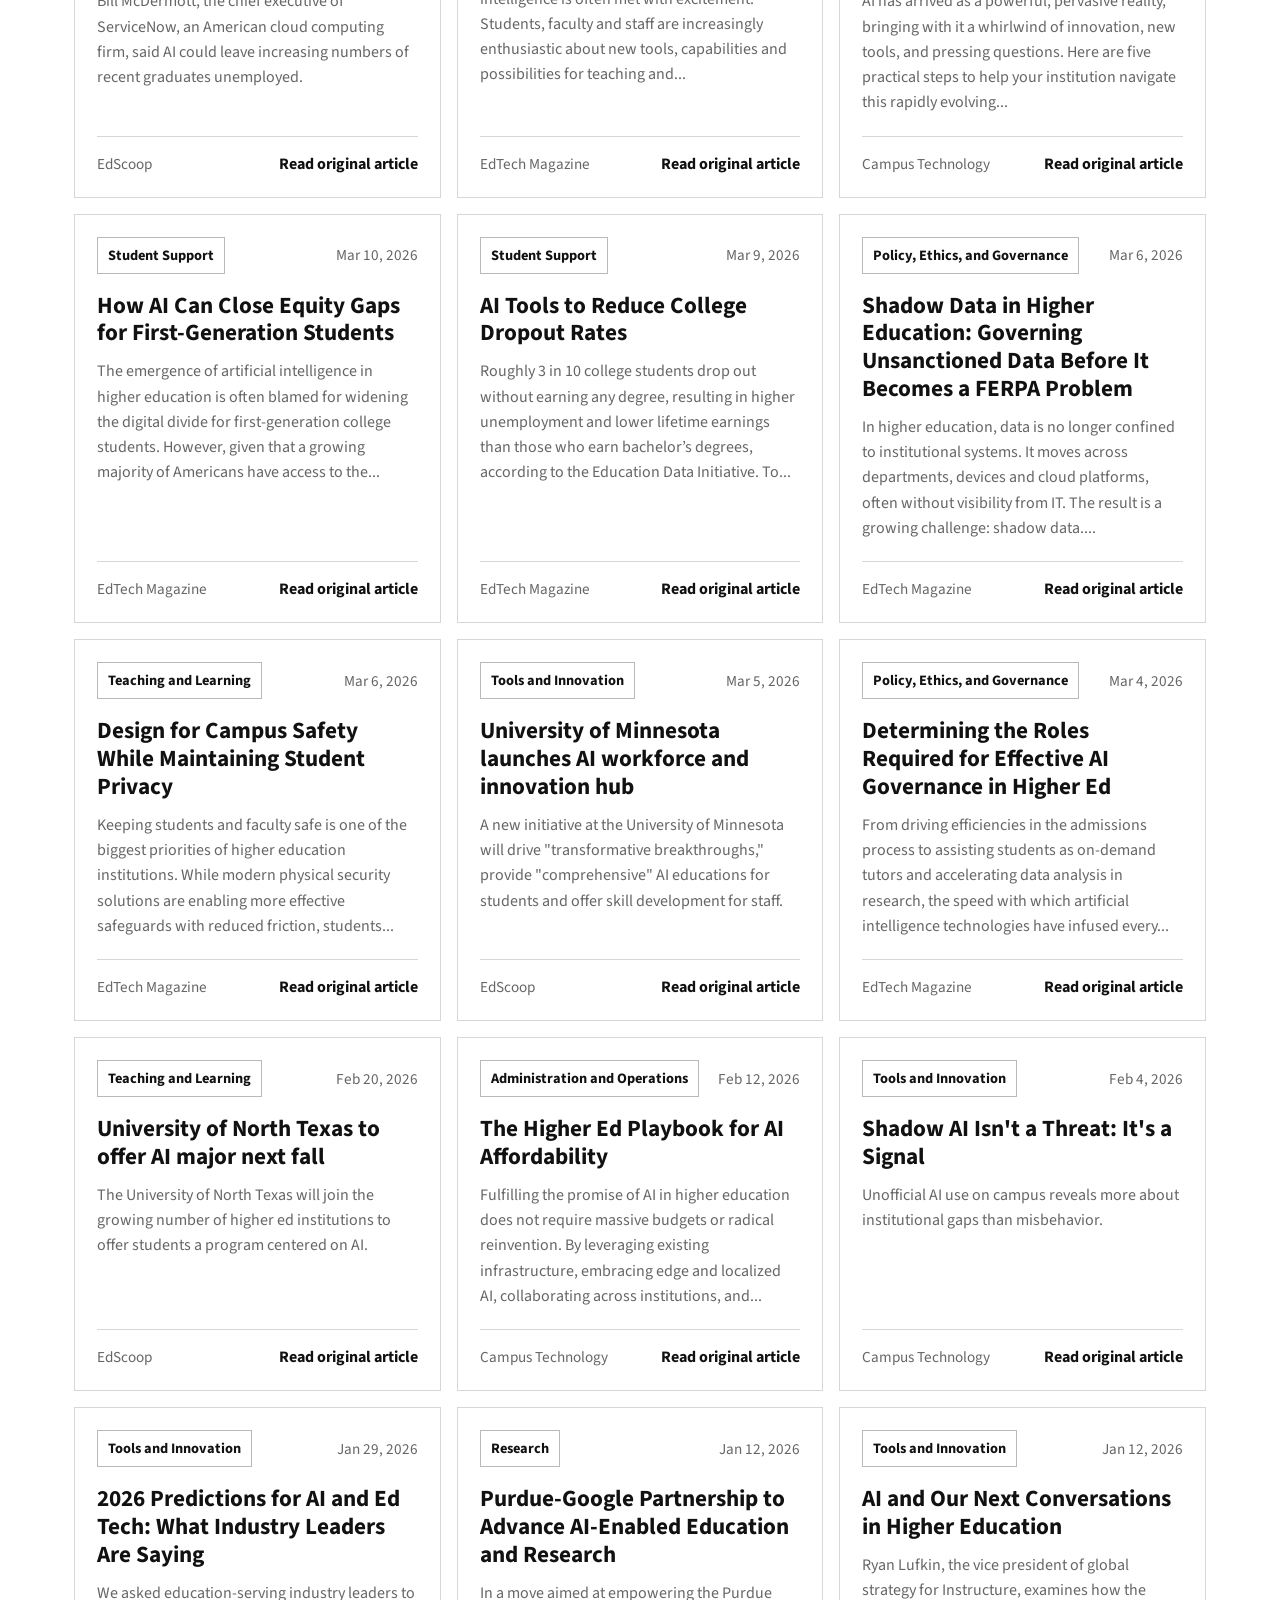
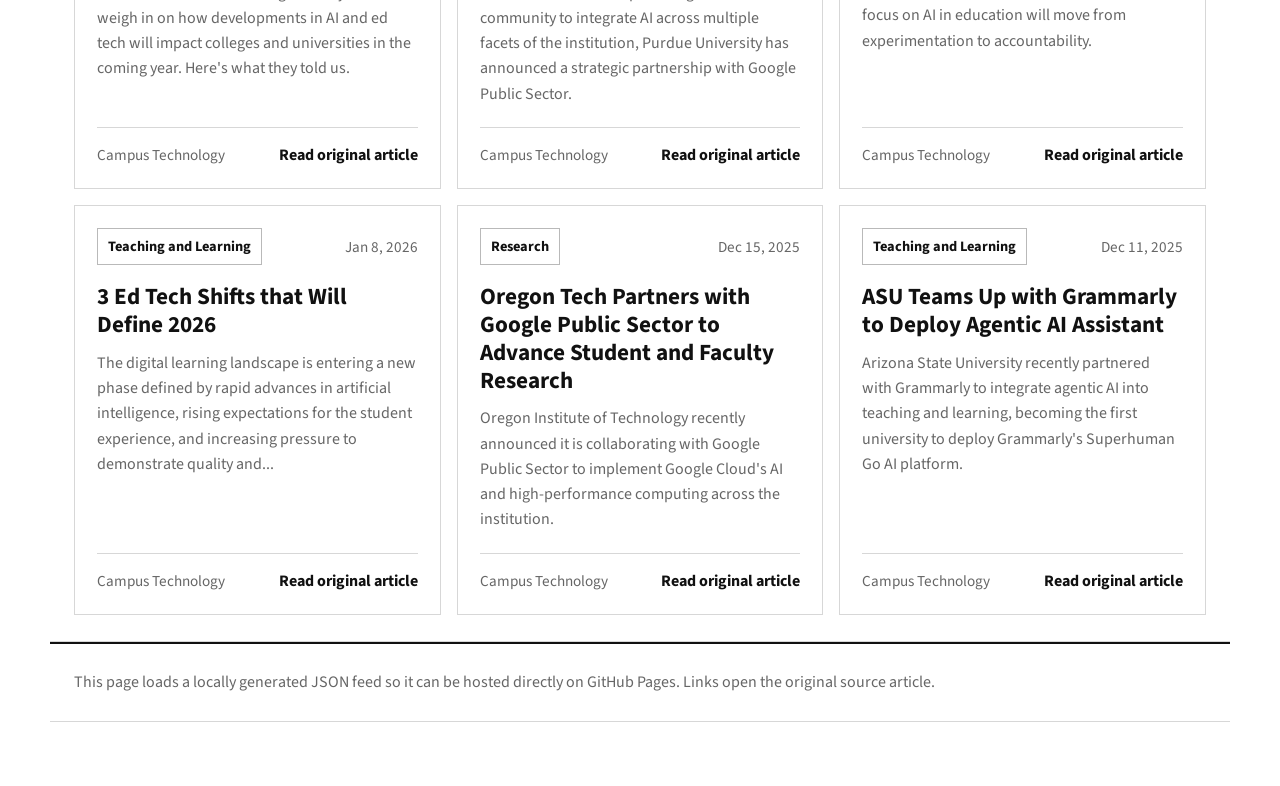
==== commit 670c27ea: "Add files via upload" ====
--- a/index.html
+++ b/index.html
@@ -15,6 +15,7 @@
       rel="stylesheet"
     />
     <link rel="stylesheet" href="styles.css" />
+    <script src="news-data.js" defer></script>
     <script src="app.js" defer></script>
   </head>
   <body>
@@ -25,7 +26,7 @@
             <span class="hero__logo-mark">AI</span>
             <span class="hero__brand-name">Higher Ed</span>
           </div>
-          <p class="eyebrow">Updated Every 12 Hours</p>
+          <p class="eyebrow">Updated Every 6 Hours</p>
           <h1>AI in Higher Education News Hub</h1>
           <p class="hero__lede">
             Track how AI is shaping colleges and universities across teaching,
